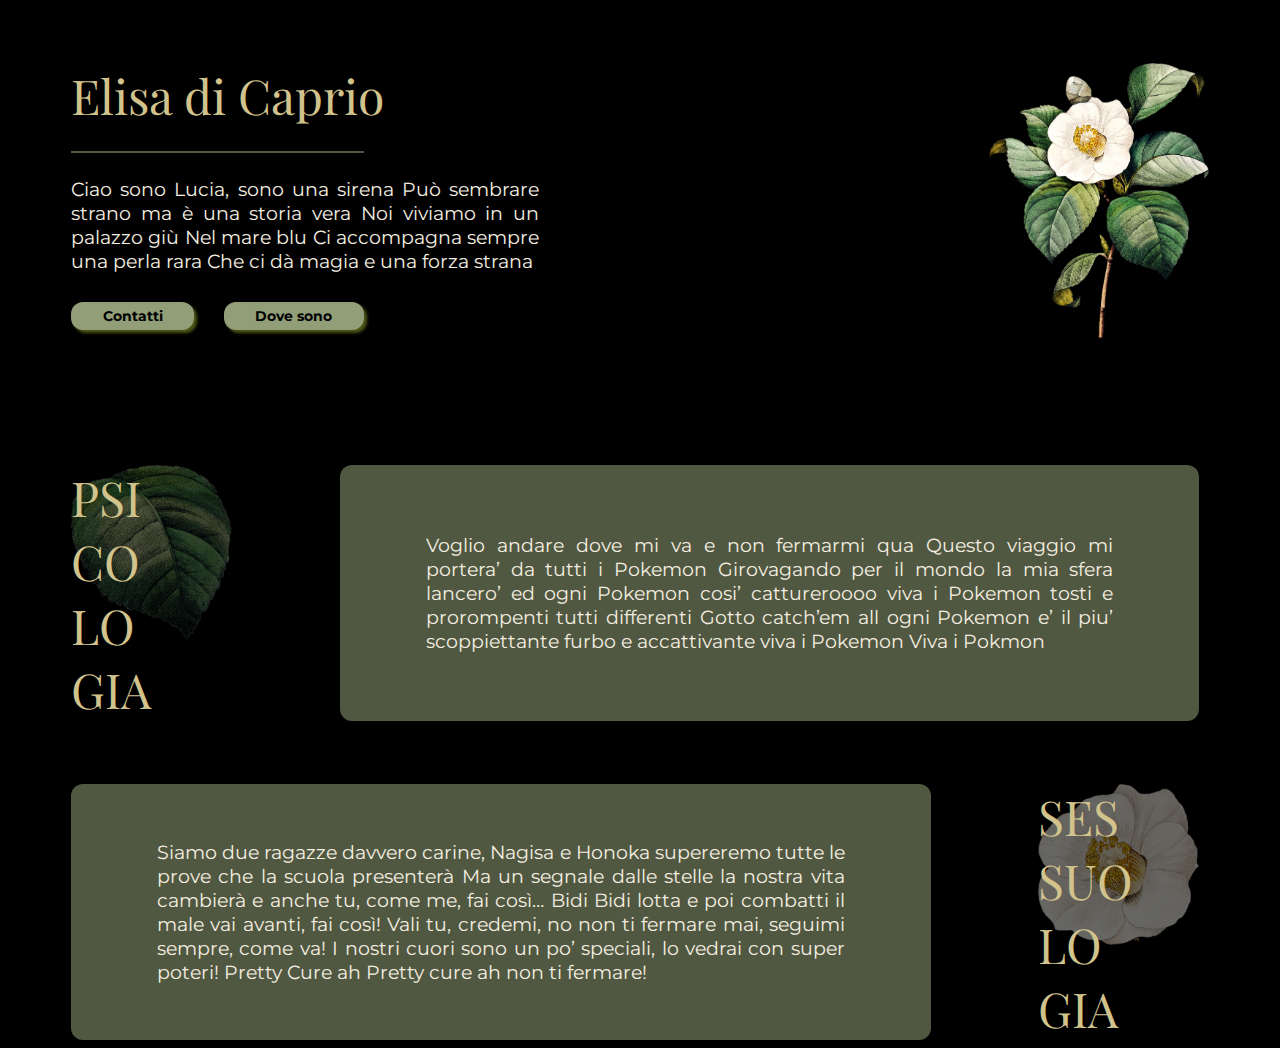
==== index.html @ 1a5a7644 "Finita parte centrale" ====
<!DOCTYPE html>
<meta name="viewport" content="width=device-width, initial-scale=1.0">
<head>
    <title>Elisa di Caprio - Home</title>
    <meta charset="UTF-8">
    <meta http-equiv="Content-type" content="text/html; charset=UTF-8">
    <meta name="description" content="Elisa di Caprio">
    <!--TODO: Inserire tag-->
    <meta name="keywords" content="Elisa di Caprio, ">
    <link rel="stylesheet" href="style.css" media="screen">
</head>

<body id="main" class="main">
    <div class="grid-container">
        <div>
            <div>Elisa di Caprio</div>
            <hr class="my-hr">
            <p class="description">Ciao sono Lucia, sono una sirena
                Può sembrare strano ma è una storia vera
                Noi viviamo in un palazzo giù
                Nel mare blu Ci accompagna sempre una perla rara
                Che ci dà magia e una forza strana</p>
                <div class="grid-container-buttons">
                    <button class="button" style="vertical-align:middle"><span>Contatti</span></button>
                    <button class="button" style="vertical-align:middle"><span>Dove sono</span></button>
                </div>
        </div>
        <div class="center">
            <img class="camelia" src="Camelia.png" alt="image  not found"></div>
        </div>
        <div class="grid-container-bro">
            <div class="psico">PSI<br>CO<br>LO<br>GIA</div>
            <div class="bro-desc">
                Voglio andare dove mi va e non fermarmi qua Questo viaggio mi portera’ da tutti i Pokemon
                Girovagando per il mondo la mia sfera lancero’ ed ogni Pokemon cosi’ cattureroooo viva i Pokemon
                tosti e prorompenti tutti differenti Gotto catch’em all ogni Pokemon e’ il piu’ scoppiettante
                furbo e accattivante viva i Pokemon Viva i Pokmon
            </div>
        </div>
        <div class="grid-container-bro line">
            <div class="bro-desc">
                Siamo due ragazze davvero carine, Nagisa e Honoka supereremo tutte le prove che la scuola presenterà
                Ma un segnale dalle stelle la nostra vita cambierà e anche tu, come me, fai così…
                Bidi Bidi lotta e poi combatti il male vai avanti, fai così! Vali tu, credemi, no non ti fermare mai,
                seguimi sempre, come va! I nostri cuori sono un po’ speciali, lo vedrai con super poteri!
                Pretty Cure ah Pretty cure ah non ti fermare!
            </div>
            <div class="sessuo">SES<br>SUO<br>LO<br>GIA</div>
        </div>

    
</body>
---- style.css ----
@import url('https://fonts.googleapis.com/css2?family=Playfair+Display&display=swap');
@import url('https://fonts.googleapis.com/css2?family=Montserrat:wght@100&display=swap');
@import url('https://fonts.googleapis.com/css2?family=Sanchez&display=swap');
@import url('https://fonts.googleapis.com/css2?family=Poppins:wght@100&display=swap');

html {
  scroll-behavior: smooth;
}

:root{
  --green1: #A1B084;
  --green2: #919E78;
  --green3: #7F8A68;
  --green4: #677154;
  --green5: #4D5416;
  --crema: #F4EEE0;
  --ocra1: #D2C38D;
  --ocra2: #B49B3E;
  --rosso1: #98493B;
  --rosso2: #823626;
}

.main{
  background-color: black;
}

.grid-container { 
  color: var(--ocra1);
  font-family: 'Playfair Display';
  font-size: 300%;
  display: grid;
  grid-template-columns: auto auto;
  margin: 5% 5% 10% 5%;
  gap: 10%;
}

.grid-container-buttons{
  display: grid;
  grid-template-columns: auto auto;
  height: 10%;
  margin: 5% 50% 0 0;
  gap: 10%;
}

.grid-container-bro{
  color: var(--ocra1);
  font-family: 'Playfair Display';
  font-size: 300%;
  display: grid;
  grid-template-columns: 15% 80%;
  margin: 5% 10% 0 5%;
  gap: 10%;
}

.line{
  grid-template-columns: 80% 15%;

}

.psico{
  background-image: url("foglia3.png");
  background-size: contain;
  background-repeat: no-repeat;
}

.sessuo{
  background-image: url("fiore.png");
  background-size: contain;
  background-repeat: no-repeat;
}

.bro-desc{
  border-radius: 12px;
  display:flex;
  align-items: center;
  justify-content: center;
  padding: 0 10% 0 10%;
  background-color: rgba(161, 176, 132, 0.5);
  font-size: 40%;
  text-align: justify;
  color: var(--crema);
  font-family: 'Montserrat';}

.description{
  margin: 0 20% 0 0;
  font-size: 40%;
  text-align: justify;
  color: var(--crema);
  font-family: 'Montserrat';
}

.my-hr{
  margin-right: 50%;
  opacity: 50%;
  background: var(--green1);
  border: none;
  height: 2px;
}

.center{
  display: flex;
  align-items:flex-end;
  justify-content:flex-end;
}

.camelia{
  width: 50%;
  height: auto;
}

.button {
  background-color: var(--green2);
  border: none;
  color: black;
  font-weight: bold;
  padding: 2%;
  text-align: center;
  text-decoration: none;
  display: inline-block;
  font-size: 30%;
  cursor: pointer;
  border-radius: 12px;
  font-family: 'Montserrat';
  transition-duration: 0.4s;
  box-shadow: 3px 3px 3px  var(--green5);
  cursor: pointer;
}

.button:hover{
  background-color: var(--green1);;
}

.button span {
  cursor: pointer;
  display: inline-block;
  position: relative;
  transition: 0.5s;
}

.button span:after {
  content: '\00bb';
  position: absolute;
  opacity: 0;
  top: 0;
  right: -20px;
  transition: 0.5s;
}

.button:hover span {
  padding-right: 25px;
}

.button:hover span:after {
  opacity: 1;
  right: 0;
}
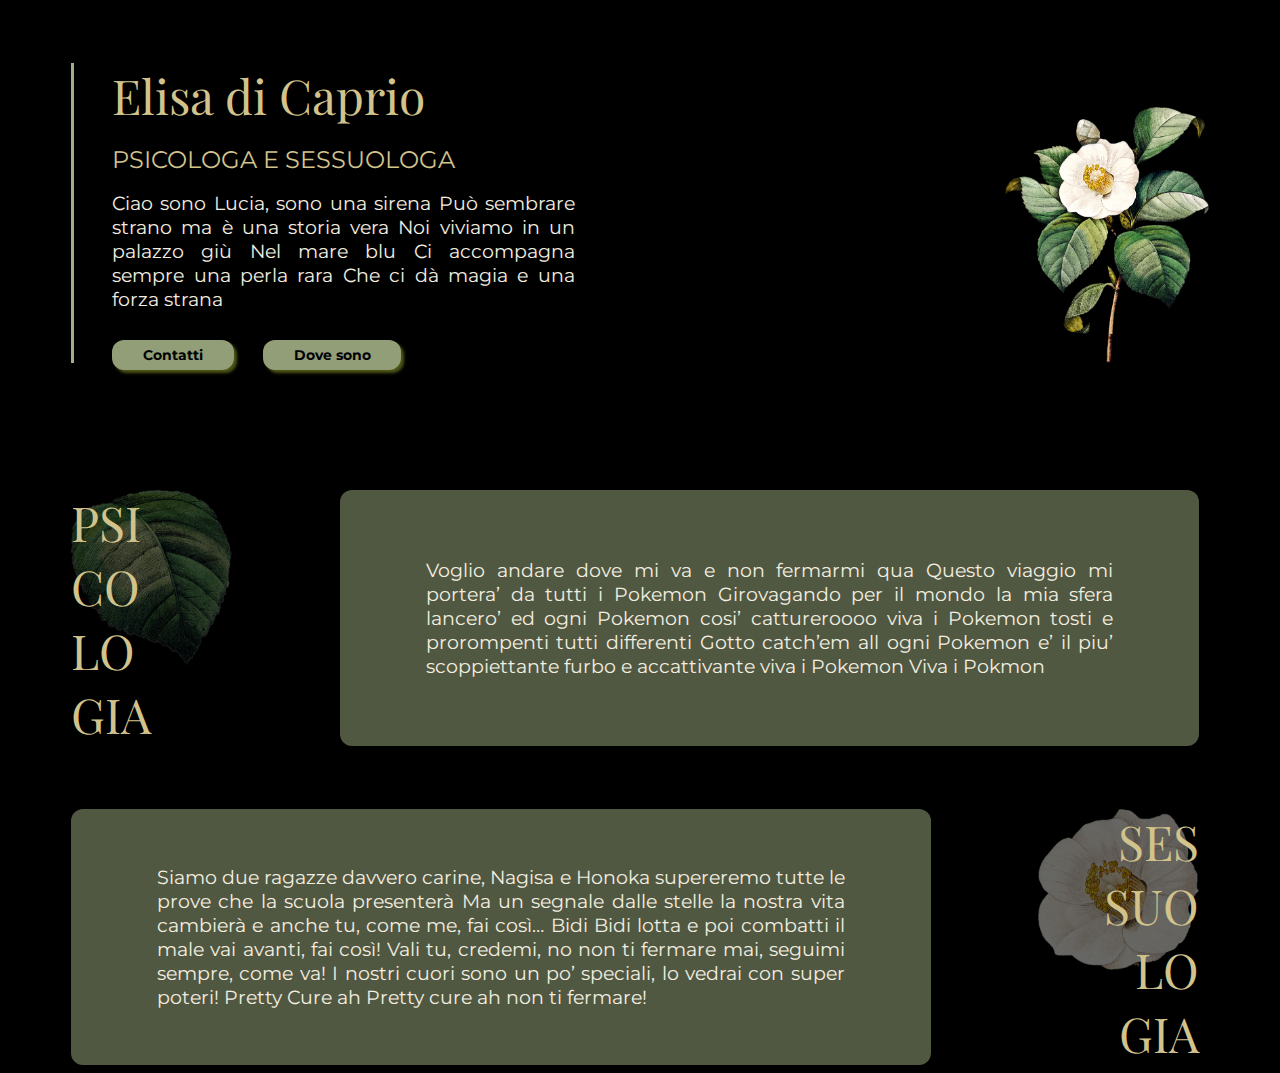
==== commit 41c4e74e: "Modifiche parte centrale" ====
--- a/index.html
+++ b/index.html
@@ -14,7 +14,7 @@
     <div class="grid-container">
         <div>
             <div>Elisa di Caprio</div>
-            <hr class="my-hr">
+            <div class="subtitle"> PSICOLOGA E SESSUOLOGA</div>
             <p class="description">Ciao sono Lucia, sono una sirena
                 Può sembrare strano ma è una storia vera
                 Noi viviamo in un palazzo giù
--- a/style.css
+++ b/style.css
@@ -26,11 +26,13 @@
 
 .grid-container { 
   color: var(--ocra1);
+  border-left: 3px solid var(--green1);
   font-family: 'Playfair Display';
   font-size: 300%;
   display: grid;
   grid-template-columns: auto auto;
   margin: 5% 5% 10% 5%;
+  padding-left: 3%;
   gap: 10%;
 }
 
@@ -52,6 +54,13 @@
   gap: 10%;
 }
 
+.subtitle{
+  font-family: 'Montserrat';
+  font-size: 50%;
+  color: var(--ocra1);
+  margin: 3% 3% 3% 0;
+}
+
 .line{
   grid-template-columns: 80% 15%;
 
@@ -67,6 +76,7 @@
   background-image: url("fiore.png");
   background-size: contain;
   background-repeat: no-repeat;
+  text-align: right;
 }
 
 .bro-desc{
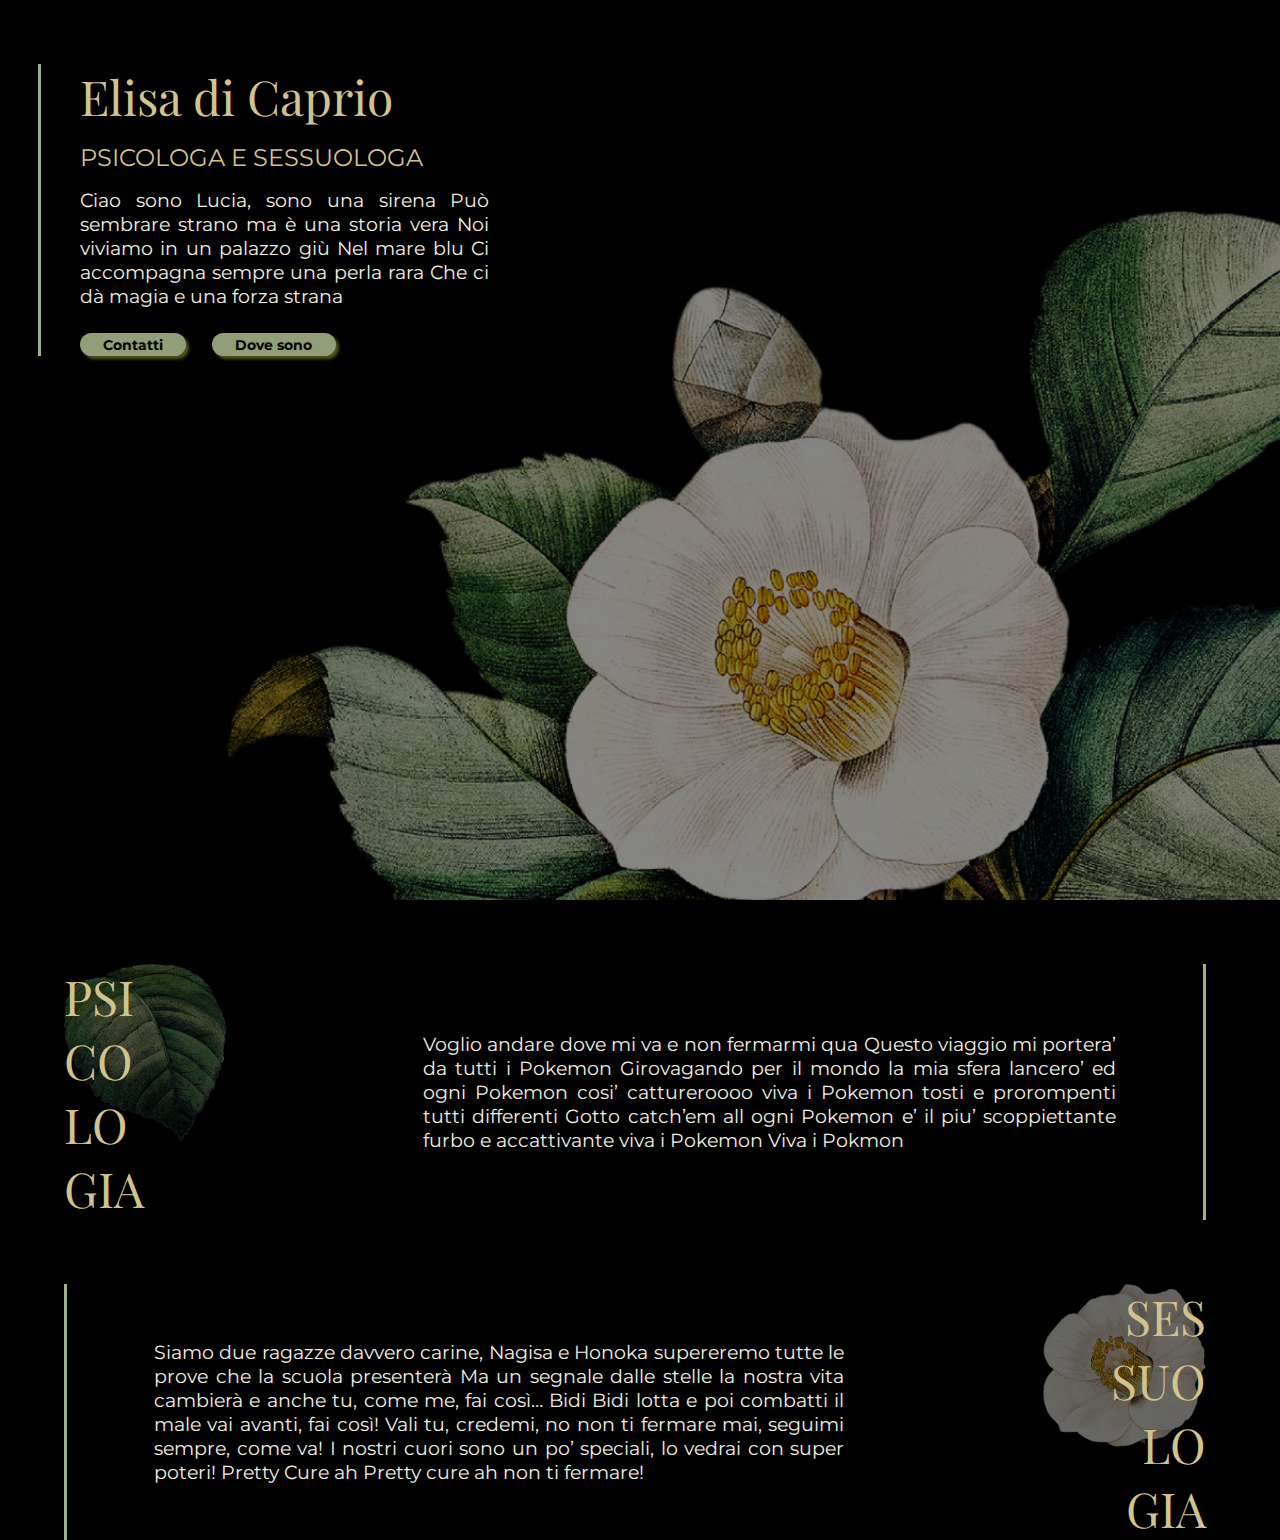
==== commit e509cab4: "restyling" ====
--- a/index.html
+++ b/index.html
@@ -11,23 +11,23 @@
 </head>
 
 <body id="main" class="main">
-    <div class="grid-container">
-        <div>
-            <div>Elisa di Caprio</div>
-            <div class="subtitle"> PSICOLOGA E SESSUOLOGA</div>
-            <p class="description">Ciao sono Lucia, sono una sirena
-                Può sembrare strano ma è una storia vera
-                Noi viviamo in un palazzo giù
-                Nel mare blu Ci accompagna sempre una perla rara
-                Che ci dà magia e una forza strana</p>
-                <div class="grid-container-buttons">
-                    <button class="button" style="vertical-align:middle"><span>Contatti</span></button>
-                    <button class="button" style="vertical-align:middle"><span>Dove sono</span></button>
-                </div>
+    <div class="landing">
+        <div class="grid-container">
+            <div>
+                <div>Elisa di Caprio</div>
+                <div class="subtitle"> PSICOLOGA E SESSUOLOGA</div>
+                <p class="description">Ciao sono Lucia, sono una sirena
+                    Può sembrare strano ma è una storia vera
+                    Noi viviamo in un palazzo giù
+                    Nel mare blu Ci accompagna sempre una perla rara
+                    Che ci dà magia e una forza strana</p>
+                    <div class="grid-container-buttons">
+                        <button class="button" style="vertical-align:middle"><span>Contatti</span></button>
+                        <button class="button" style="vertical-align:middle"><span>Dove sono</span></button>
+                    </div>
+            </div>
         </div>
-        <div class="center">
-            <img class="camelia" src="Camelia.png" alt="image  not found"></div>
-        </div>
+    </div>
         <div class="grid-container-bro">
             <div class="psico">PSI<br>CO<br>LO<br>GIA</div>
             <div class="bro-desc">
@@ -38,7 +38,7 @@
             </div>
         </div>
         <div class="grid-container-bro line">
-            <div class="bro-desc">
+            <div class="bro-desc bro-desc-2">
                 Siamo due ragazze davvero carine, Nagisa e Honoka supereremo tutte le prove che la scuola presenterà
                 Ma un segnale dalle stelle la nostra vita cambierà e anche tu, come me, fai così…
                 Bidi Bidi lotta e poi combatti il male vai avanti, fai così! Vali tu, credemi, no non ti fermare mai,
--- a/style.css
+++ b/style.css
@@ -3,7 +3,9 @@
 @import url('https://fonts.googleapis.com/css2?family=Sanchez&display=swap');
 @import url('https://fonts.googleapis.com/css2?family=Poppins:wght@100&display=swap');
 
-html {
+body, html {
+  height: 100%;
+  margin: 0;
   scroll-behavior: smooth;
 }
 
@@ -24,16 +26,25 @@
   background-color: black;
 }
 
+.landing{
+  background-image: url("Camelia1.png");
+  height: 100%; 
+  background-position: center;
+  background-repeat: no-repeat;
+  background-size: cover;
+  display: flex;
+  align-items: flex-start;
+  justify-content: flex-start;
+}
+
 .grid-container { 
   color: var(--ocra1);
   border-left: 3px solid var(--green1);
   font-family: 'Playfair Display';
   font-size: 300%;
-  display: grid;
-  grid-template-columns: auto auto;
-  margin: 5% 5% 10% 5%;
+  margin: 5% 5% 5% 3%;
   padding-left: 3%;
-  gap: 10%;
+  width: 40%;
 }
 
 .grid-container-buttons{
@@ -80,16 +91,21 @@
 }
 
 .bro-desc{
-  border-radius: 12px;
   display:flex;
   align-items: center;
   justify-content: center;
   padding: 0 10% 0 10%;
-  background-color: rgba(161, 176, 132, 0.5);
+  border-right: 3px solid var(--green1);
   font-size: 40%;
   text-align: justify;
   color: var(--crema);
-  font-family: 'Montserrat';}
+  font-family: 'Montserrat';
+}
+
+.bro-desc-2{
+  border-left: 3px solid var(--green1);
+  border-right: 3px solid black;
+}
 
 .description{
   margin: 0 20% 0 0;
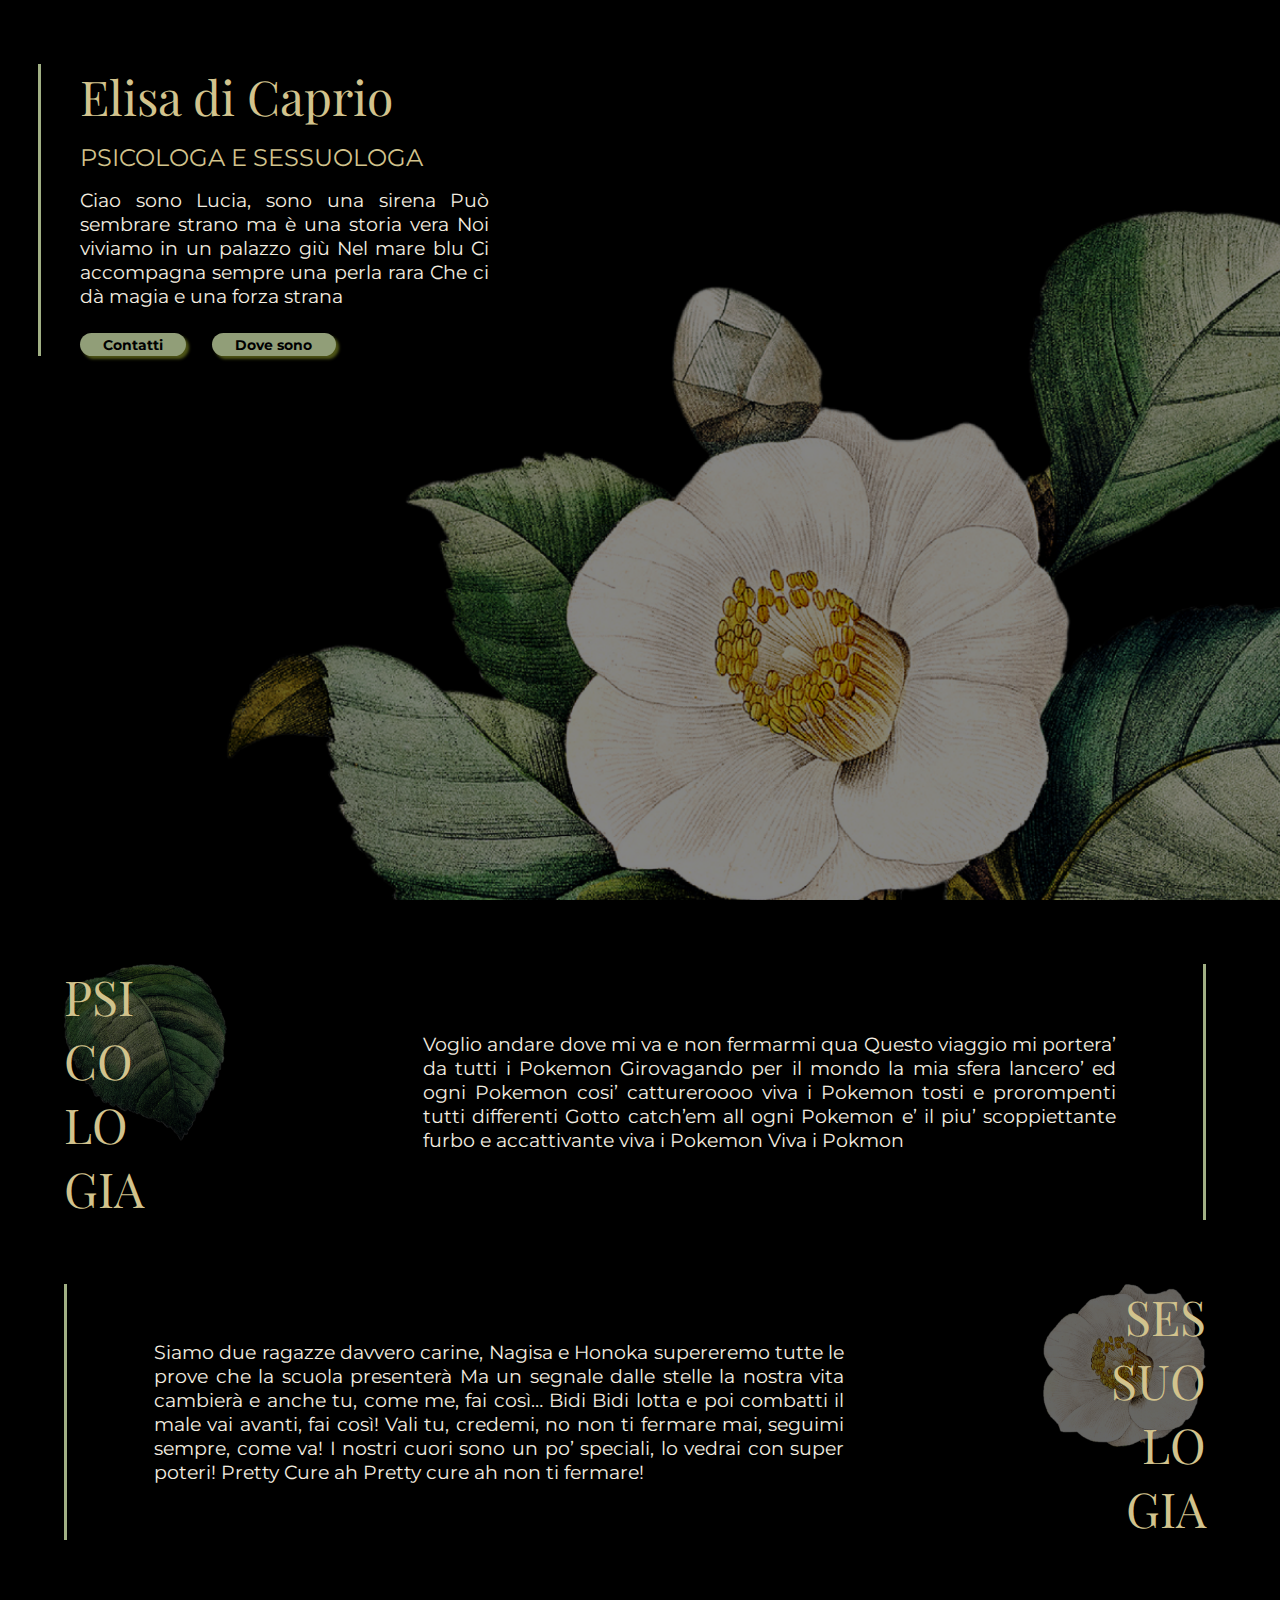
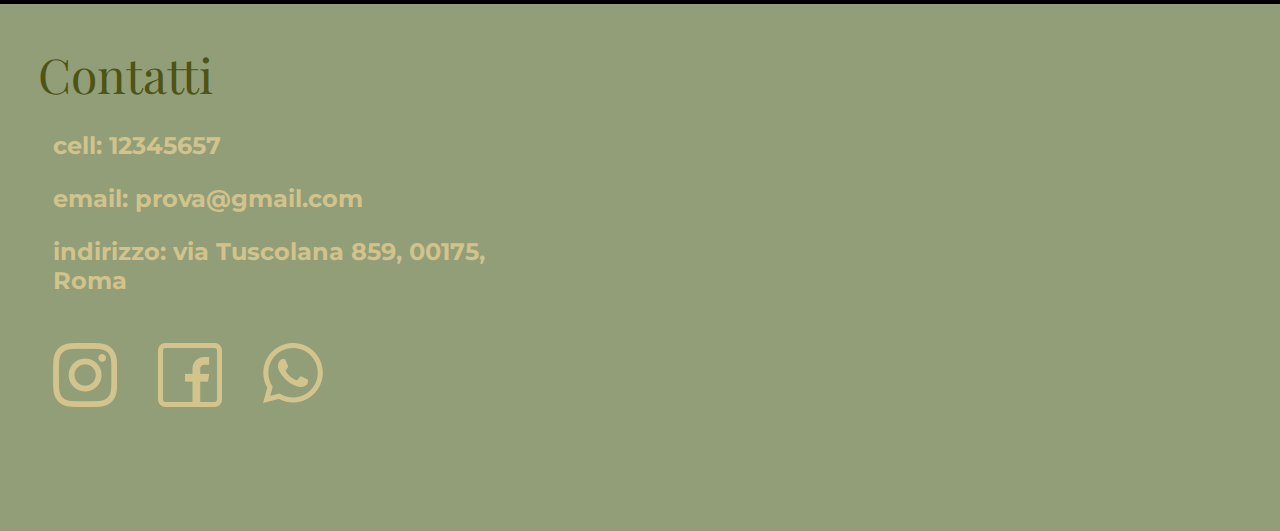
==== commit 364b6bbe: "sezione contatti" ====
--- a/index.html
+++ b/index.html
@@ -12,7 +12,7 @@
 
 <body id="main" class="main">
     <div class="landing">
-        <div class="grid-container">
+        <div class="home">
             <div>
                 <div>Elisa di Caprio</div>
                 <div class="subtitle"> PSICOLOGA E SESSUOLOGA</div>
@@ -47,6 +47,23 @@
             </div>
             <div class="sessuo">SES<br>SUO<br>LO<br>GIA</div>
         </div>
+        <div class="grid-container">
+            <div class="contact-container">
+                <div class="contact-title">Contatti</div>
+                <div class="contact">cell: 12345657</div>
+                <div class="contact">email: prova@gmail.com</div>
+                <div class="contact">indirizzo: via Tuscolana 859, 00175, Roma</div>
+                <img class="contact" src="instagram.png" alt="imaeg not found">
+                <img class="contact" src="facebook.png" alt="imaeg not found">
+                <img class="contact" src="whatsapp.png" alt="imaeg not found">
+            </div>
+            <div class="map">
+                <iframe  src="https://www.google.com/maps/embed?pb=!1m18!1m12!1m3!1d2971.616745434791!2d12.558312115106535!3d41.85807537922372!2m3!1f0!2f0!3f0!3m2!1i1024!2i768!4f13.1!3m3!1m2!1s0x132589d8e2f89cb1%3A0xbd8f54c60af31cda!2sVia%20Tuscolana%2C%20859%2C%2000175%20Roma%20RM!5e0!3m2!1sit!2sit!4v1659891636384!5m2!1sit!2sit" width="600" height="450" style="border:0;" allowfullscreen="" loading="lazy" referrerpolicy="no-referrer-when-downgrade"></iframe>
+            </div>
+        </div>
+    </body>
 
-    
-</body>+        <!--<div class="form">
+            <div id="ff-compose"></div>
+            <script async defer src="https://formfacade.com/include/117635259732486860070/form/1FAIpQLSc1V2H8LiYmGTK0zC5p2ITrBA_oYTziR-J2kZ1sB9z3k2l68g/classic.js?div=ff-compose"></script>
+        </div>!-->
--- a/style.css
+++ b/style.css
@@ -37,7 +37,7 @@
   justify-content: flex-start;
 }
 
-.grid-container { 
+.home { 
   color: var(--ocra1);
   border-left: 3px solid var(--green1);
   font-family: 'Playfair Display';
@@ -45,6 +45,29 @@
   margin: 5% 5% 5% 3%;
   padding-left: 3%;
   width: 40%;
+  animation: 1s ease-out 0s 1 slideInFromLeft;
+}
+
+@keyframes slideInFromLeft {
+  0% {
+    transform: translateX(-100%);
+  }
+  100% {
+    transform: translateX(0);
+  }
+}
+
+.grid-container { 
+  background-color: var(--green2);
+  margin-top: 5%;
+  color: var(--ocra1);
+  font-family: 'Playfair Display';
+  font-size: 300%;
+  display: grid;
+  grid-template-columns: auto auto;
+  padding: 3%;
+  gap: 10%;
+
 }
 
 .grid-container-buttons{
@@ -180,3 +203,25 @@
   opacity: 1;
   right: 0;
 }
+
+.form{
+  margin-top: 5%;
+}
+
+.contact{
+  font-size: 50%;
+  font-family: 'Montserrat';
+  font-weight: bold;
+  margin: 5% 3% 5% 3%;
+}
+
+.contact-title{
+  color: var(--green5);
+  margin-bottom: 5%;
+}
+
+.map{
+  display: flex;
+  align-items: flex-end;
+  justify-content: flex-end;
+}
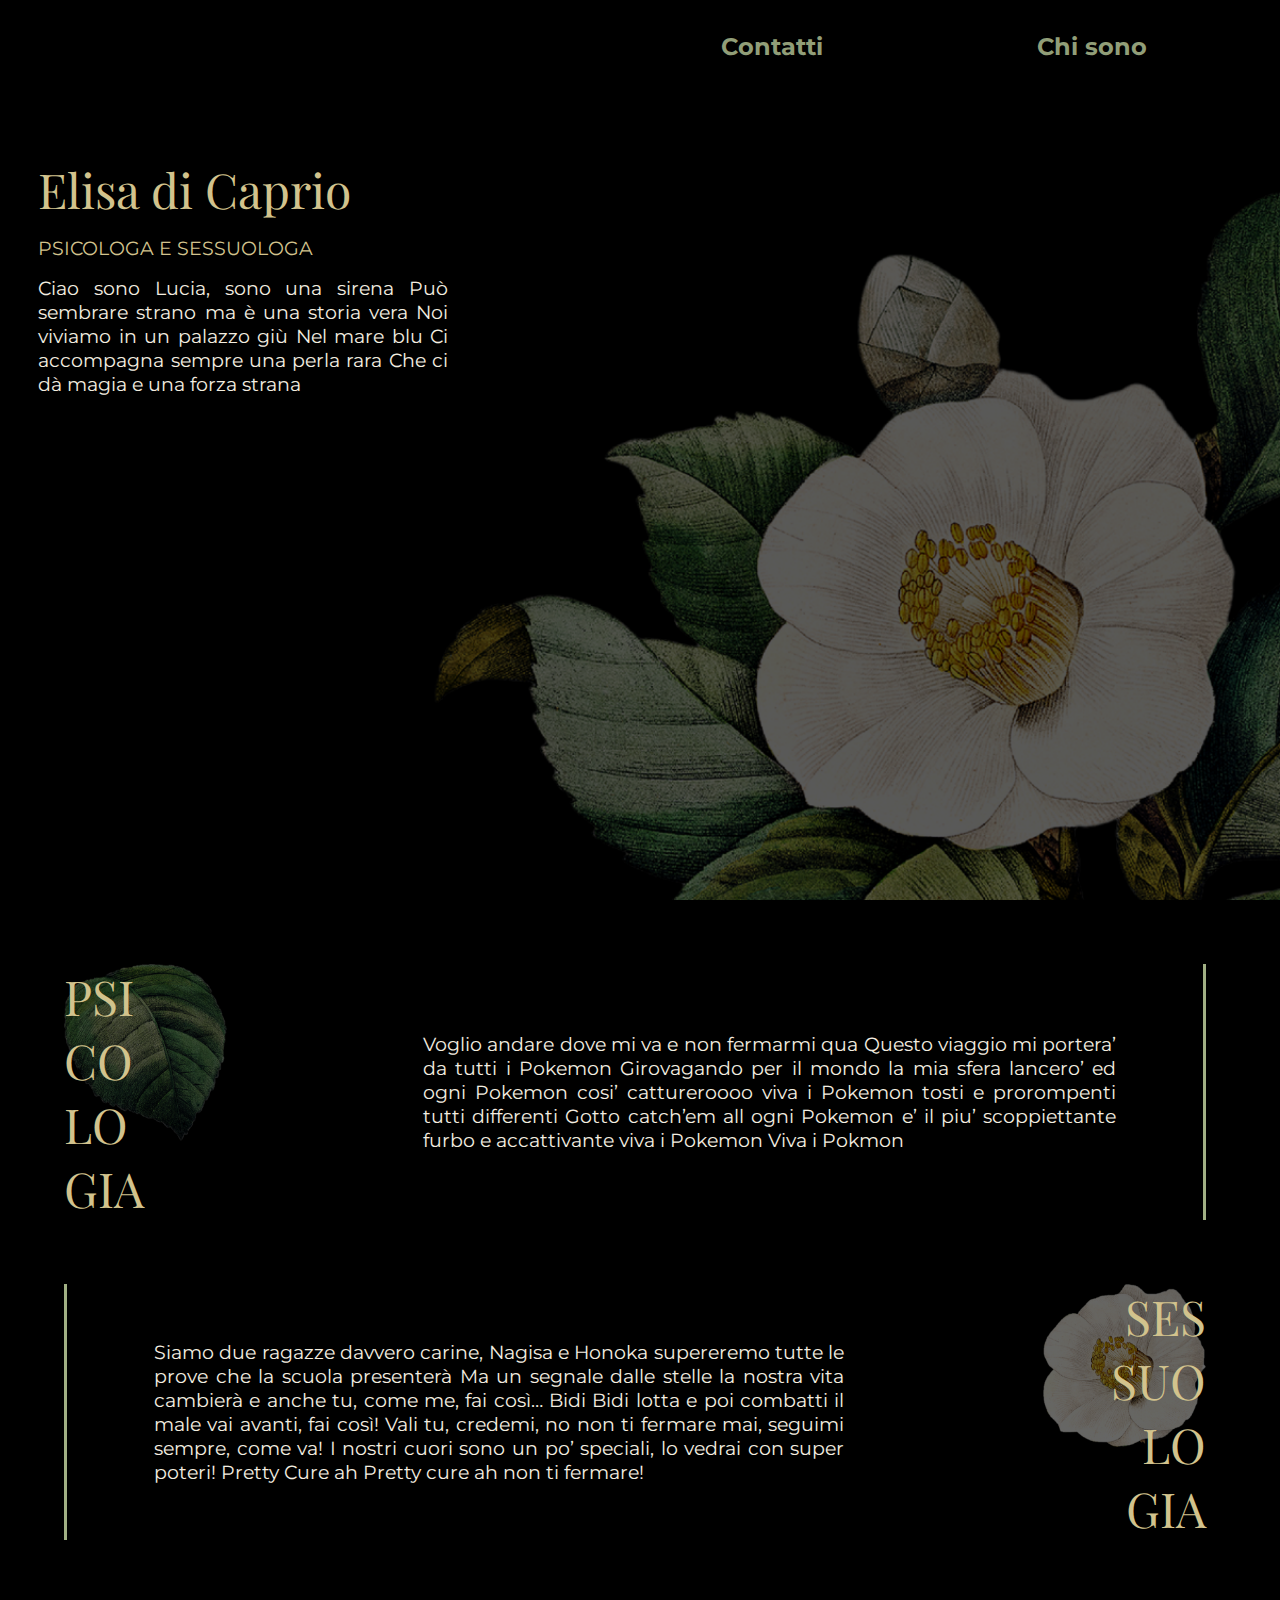
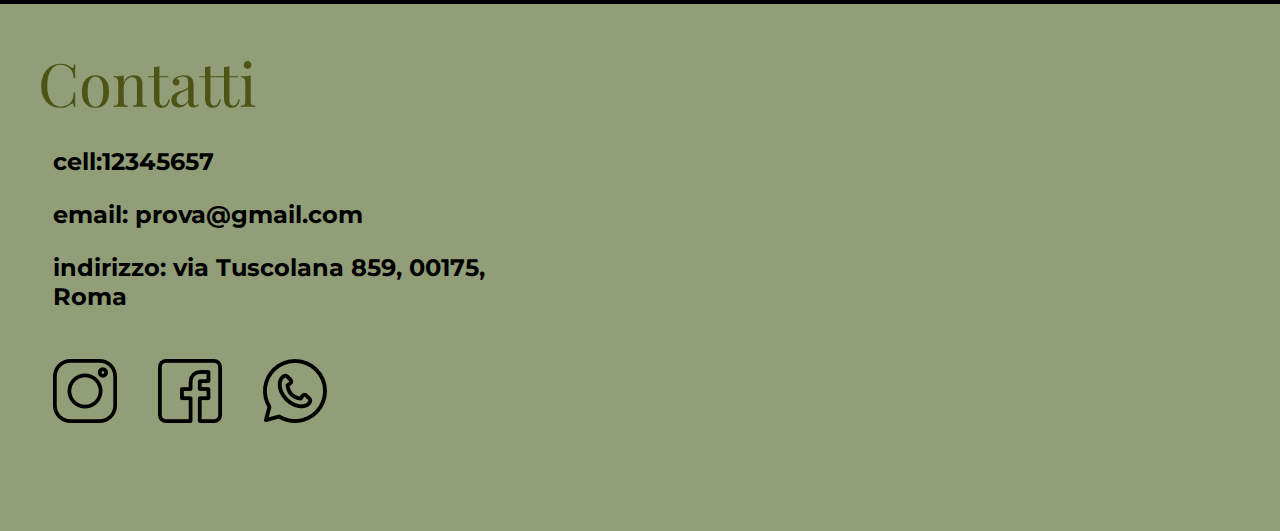
==== commit e0b35f98: "modifiche con Ellie, menu e non più bottoni" ====
--- a/index.html
+++ b/index.html
@@ -12,6 +12,13 @@
 
 <body id="main" class="main">
     <div class="landing">
+        <div class="right-side">
+            <div class="grid-container-buttons">
+                <button class="button" style="vertical-align:middle"><span>Contatti</span></button>
+                <button class="button" style="vertical-align:middle"><span>Chi sono</span></button>
+            </div>
+        </div>
+       
         <div class="home">
             <div>
                 <div>Elisa di Caprio</div>
@@ -21,10 +28,7 @@
                     Noi viviamo in un palazzo giù
                     Nel mare blu Ci accompagna sempre una perla rara
                     Che ci dà magia e una forza strana</p>
-                    <div class="grid-container-buttons">
-                        <button class="button" style="vertical-align:middle"><span>Contatti</span></button>
-                        <button class="button" style="vertical-align:middle"><span>Dove sono</span></button>
-                    </div>
+                    
             </div>
         </div>
     </div>
@@ -50,7 +54,7 @@
         <div class="grid-container">
             <div class="contact-container">
                 <div class="contact-title">Contatti</div>
-                <div class="contact">cell: 12345657</div>
+                <div class="contact">cell:12345657</div>
                 <div class="contact">email: prova@gmail.com</div>
                 <div class="contact">indirizzo: via Tuscolana 859, 00175, Roma</div>
                 <img class="contact" src="instagram.png" alt="imaeg not found">
--- a/style.css
+++ b/style.css
@@ -27,23 +27,19 @@
 }
 
 .landing{
-  background-image: url("Camelia1.png");
+  background-image: url("Camelia2.png");
   height: 100%; 
   background-position: center;
   background-repeat: no-repeat;
   background-size: cover;
-  display: flex;
-  align-items: flex-start;
-  justify-content: flex-start;
+ 
 }
 
 .home { 
   color: var(--ocra1);
-  border-left: 3px solid var(--green1);
   font-family: 'Playfair Display';
   font-size: 300%;
   margin: 5% 5% 5% 3%;
-  padding-left: 3%;
   width: 40%;
   animation: 1s ease-out 0s 1 slideInFromLeft;
 }
@@ -71,11 +67,17 @@
 }
 
 .grid-container-buttons{
+  padding:2%;
   display: grid;
   grid-template-columns: auto auto;
+  width: 50%;
   height: 10%;
-  margin: 5% 50% 0 0;
-  gap: 10%;
+}
+
+.right-side{
+  display:flex;
+  justify-content: flex-end;
+  align-items: flex-end;
 }
 
 .grid-container-bro{
@@ -90,7 +92,7 @@
 
 .subtitle{
   font-family: 'Montserrat';
-  font-size: 50%;
+  font-size: 40%;
   color: var(--ocra1);
   margin: 3% 3% 3% 0;
 }
@@ -158,20 +160,18 @@
 }
 
 .button {
-  background-color: var(--green2);
   border: none;
-  color: black;
+  color: var(--green2);
+  background-color: black;
   font-weight: bold;
   padding: 2%;
   text-align: center;
   text-decoration: none;
   display: inline-block;
-  font-size: 30%;
+  font-size: 150%;
   cursor: pointer;
-  border-radius: 12px;
   font-family: 'Montserrat';
   transition-duration: 0.4s;
-  box-shadow: 3px 3px 3px  var(--green5);
   cursor: pointer;
 }
 
@@ -209,6 +209,7 @@
 }
 
 .contact{
+  color: black;
   font-size: 50%;
   font-family: 'Montserrat';
   font-weight: bold;
@@ -218,6 +219,7 @@
 .contact-title{
   color: var(--green5);
   margin-bottom: 5%;
+  font-size: 125%;
 }
 
 .map{
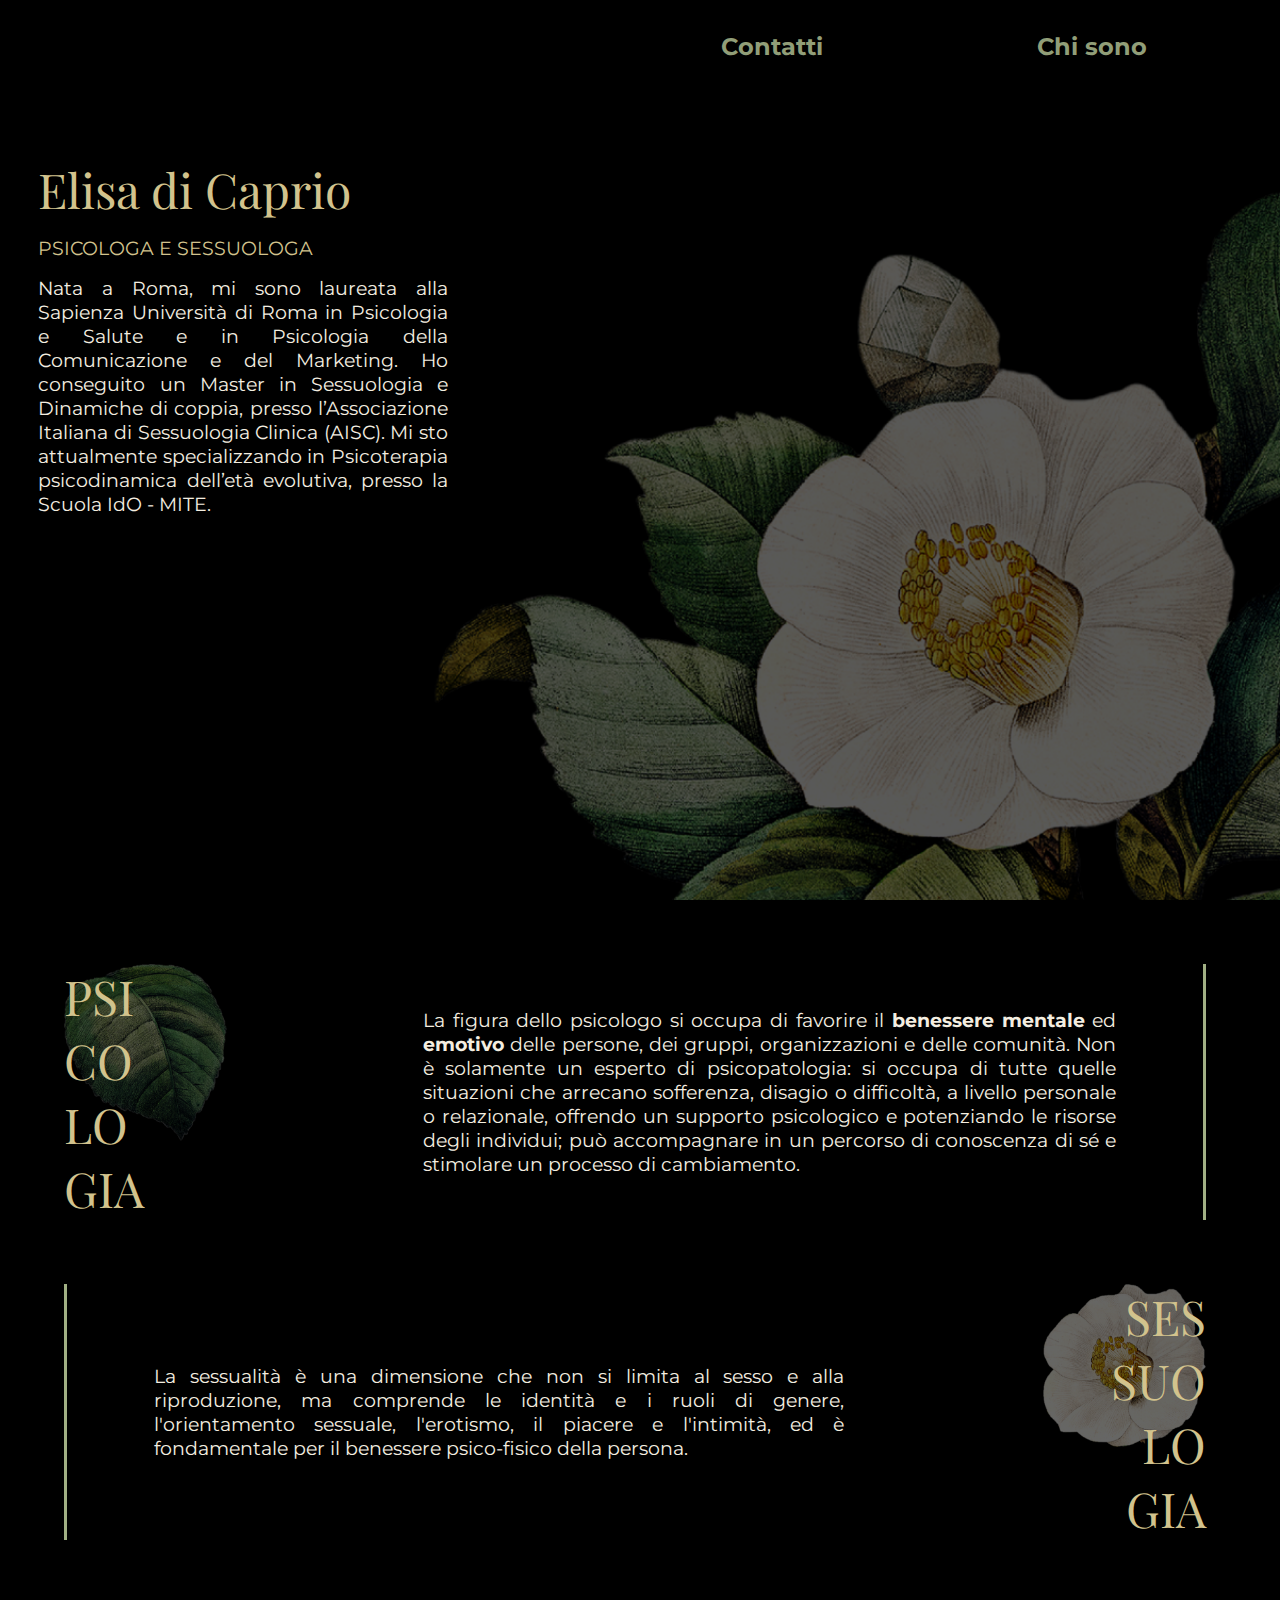
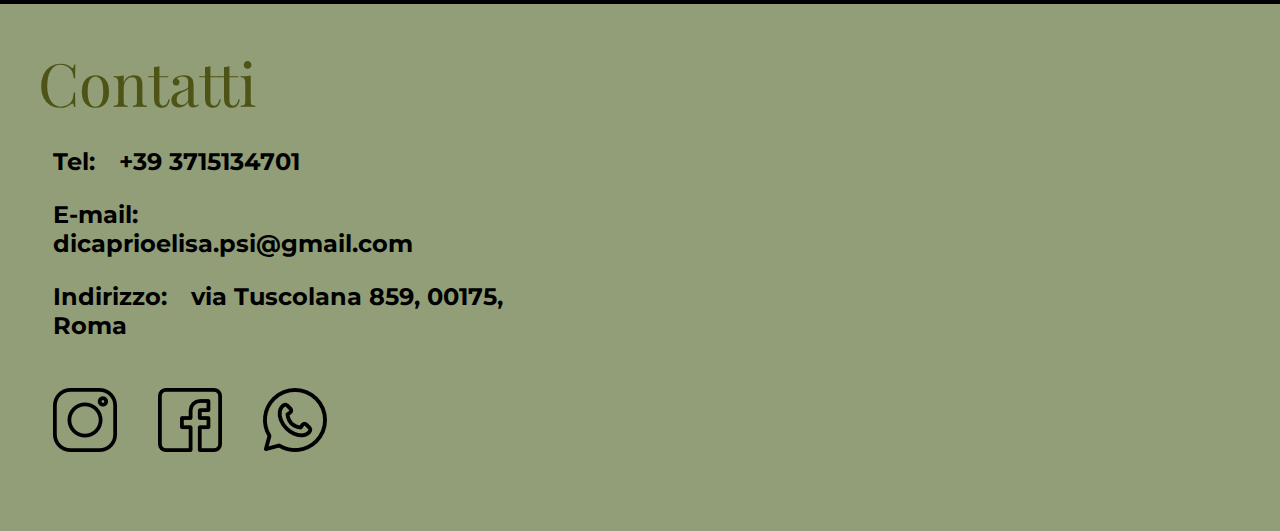
==== commit f1d40d86: "Modificati testi desktop" ====
--- a/index.html
+++ b/index.html
@@ -11,6 +11,16 @@
 </head>
 
 <body id="main" class="main">
+    <script>
+
+        var width = window.innerWidth
+            || document.documentElement.clientWidth
+            || document.body.clientWidth;
+
+        if(width <= 768){
+            document.location = "index-mobile.html";
+        }
+    </script>
     <div class="landing">
         <div class="right-side">
             <div class="grid-container-buttons">
@@ -23,11 +33,10 @@
             <div>
                 <div>Elisa di Caprio</div>
                 <div class="subtitle"> PSICOLOGA E SESSUOLOGA</div>
-                <p class="description">Ciao sono Lucia, sono una sirena
-                    Può sembrare strano ma è una storia vera
-                    Noi viviamo in un palazzo giù
-                    Nel mare blu Ci accompagna sempre una perla rara
-                    Che ci dà magia e una forza strana</p>
+                <p class="description">Nata a Roma, mi sono laureata alla Sapienza Università di Roma in Psicologia e Salute 
+                    e in Psicologia della Comunicazione e del Marketing. Ho conseguito un Master in Sessuologia e Dinamiche di
+                    coppia, presso l’Associazione Italiana di Sessuologia Clinica (AISC). Mi sto attualmente specializzando in
+                    Psicoterapia psicodinamica dell’età evolutiva, presso la Scuola IdO - MITE. </p>
                     
             </div>
         </div>
@@ -35,31 +44,33 @@
         <div class="grid-container-bro">
             <div class="psico">PSI<br>CO<br>LO<br>GIA</div>
             <div class="bro-desc">
-                Voglio andare dove mi va e non fermarmi qua Questo viaggio mi portera’ da tutti i Pokemon
-                Girovagando per il mondo la mia sfera lancero’ ed ogni Pokemon cosi’ cattureroooo viva i Pokemon
-                tosti e prorompenti tutti differenti Gotto catch’em all ogni Pokemon e’ il piu’ scoppiettante
-                furbo e accattivante viva i Pokemon Viva i Pokmon
+            <div>
+                La figura dello psicologo si occupa di favorire il <strong>benessere mentale</strong> ed <strong>emotivo</strong> delle persone, dei gruppi, 
+                 organizzazioni e delle comunità. Non è solamente un esperto di psicopatologia: si occupa di tutte quelle 
+                 situazioni che arrecano sofferenza, disagio o difficoltà, a livello personale o relazionale, offrendo un 
+                 supporto psicologico e potenziando le risorse degli individui;  può accompagnare in un percorso di conoscenza 
+                 di sé e stimolare un processo di cambiamento.
+
+            </div>
             </div>
         </div>
         <div class="grid-container-bro line">
             <div class="bro-desc bro-desc-2">
-                Siamo due ragazze davvero carine, Nagisa e Honoka supereremo tutte le prove che la scuola presenterà
-                Ma un segnale dalle stelle la nostra vita cambierà e anche tu, come me, fai così…
-                Bidi Bidi lotta e poi combatti il male vai avanti, fai così! Vali tu, credemi, no non ti fermare mai,
-                seguimi sempre, come va! I nostri cuori sono un po’ speciali, lo vedrai con super poteri!
-                Pretty Cure ah Pretty cure ah non ti fermare!
+                La sessualità è una dimensione che non si limita al sesso e alla riproduzione, ma comprende le identità e 
+                i ruoli di genere, l'orientamento sessuale, l'erotismo, il piacere e l'intimità, ed è fondamentale per il 
+                benessere psico-fisico della persona.
             </div>
             <div class="sessuo">SES<br>SUO<br>LO<br>GIA</div>
         </div>
         <div class="grid-container">
             <div class="contact-container">
                 <div class="contact-title">Contatti</div>
-                <div class="contact">cell:12345657</div>
-                <div class="contact">email: prova@gmail.com</div>
-                <div class="contact">indirizzo: via Tuscolana 859, 00175, Roma</div>
-                <img class="contact" src="instagram.png" alt="imaeg not found">
-                <img class="contact" src="facebook.png" alt="imaeg not found">
-                <img class="contact" src="whatsapp.png" alt="imaeg not found">
+                <div class="contact">Tel:&emsp;+39 3715134701</div>
+                <div class="contact">E-mail:&emsp;dicaprioelisa.psi@gmail.com</div>
+                <div class="contact">Indirizzo:&emsp;via Tuscolana 859, 00175, Roma</div>
+                <a href="https://www.instagram.com/revelise.psi/"><img class="contact" src="instagram.png" alt="imaeg not found"></a>
+                <a href="https://www.facebook.com/revelise.psi "></a><img class="contact" src="facebook.png" alt="imaeg not found"></a>
+                <a href="https://wa.me/message/23TQEZNJ4GE5N1"></a><img class="contact" src="whatsapp.png" alt="imaeg not found"></a>
             </div>
             <div class="map">
                 <iframe  src="https://www.google.com/maps/embed?pb=!1m18!1m12!1m3!1d2971.616745434791!2d12.558312115106535!3d41.85807537922372!2m3!1f0!2f0!3f0!3m2!1i1024!2i768!4f13.1!3m3!1m2!1s0x132589d8e2f89cb1%3A0xbd8f54c60af31cda!2sVia%20Tuscolana%2C%20859%2C%2000175%20Roma%20RM!5e0!3m2!1sit!2sit!4v1659891636384!5m2!1sit!2sit" width="600" height="450" style="border:0;" allowfullscreen="" loading="lazy" referrerpolicy="no-referrer-when-downgrade"></iframe>
--- a/style.css
+++ b/style.css
@@ -168,40 +168,30 @@
   text-align: center;
   text-decoration: none;
   display: inline-block;
+  position: relative;
   font-size: 150%;
   cursor: pointer;
   font-family: 'Montserrat';
-  transition-duration: 0.4s;
   cursor: pointer;
 }
 
-.button:hover{
-  background-color: var(--green1);;
-}
-
-.button span {
-  cursor: pointer;
-  display: inline-block;
-  position: relative;
-  transition: 0.5s;
-}
-
-.button span:after {
-  content: '\00bb';
+
+.button:after {
+  content: '';
   position: absolute;
-  opacity: 0;
-  top: 0;
-  right: -20px;
-  transition: 0.5s;
-}
-
-.button:hover span {
-  padding-right: 25px;
-}
-
-.button:hover span:after {
-  opacity: 1;
-  right: 0;
+  width: 100%;
+  transform: scaleX(0);
+  height: 2px;
+  bottom: 0;
+  left: 0;
+  background-color: var(--green2);
+  transform-origin: bottom right;
+  transition: transform 0.25s ease-out;
+}
+
+.button:hover:after {
+  transform: scaleX(1);
+  transform-origin: bottom left;
 }
 
 .form{
